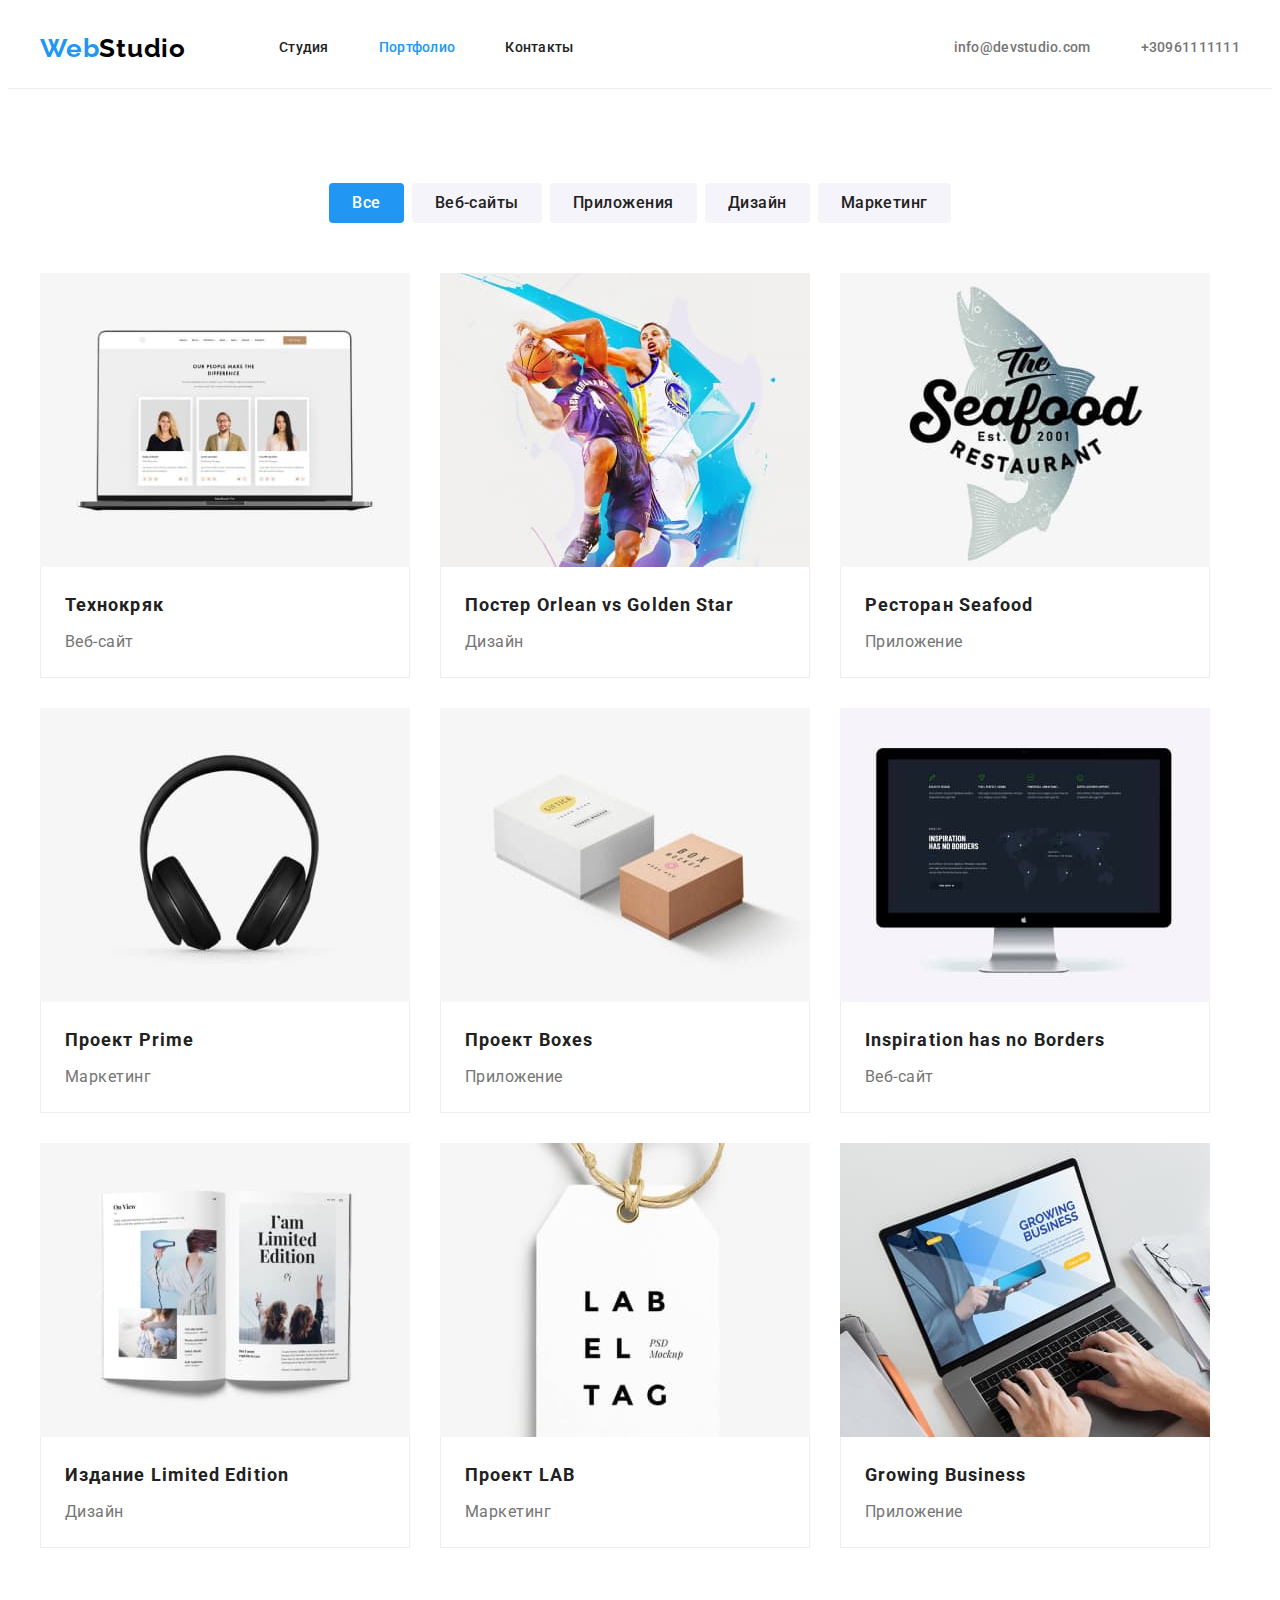
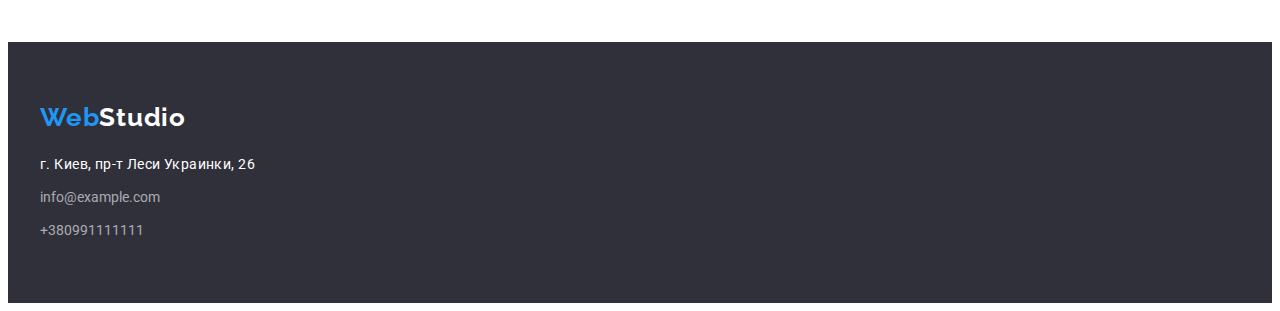
==== portfolio.html @ cf120418 "Добавляет стартовые файлы для ДЗ4" ====
<!DOCTYPE html>
<html lang="ru">
<head>
    <meta charset="UTF-8">
    <meta http-equiv="X-UA-Compatible" content="IE=edge">
    <meta name="viewport" content="width=device-width, initial-scale=1.0">
    <title>Homework-three</title>
    <link rel="preconnect" href="https://fonts.googleapis.com">
    <link rel="preconnect" href="https://fonts.gstatic.com" crossorigin>
    <link href="https://fonts.googleapis.com/css2?family=Raleway:wght@700&family=Roboto:wght@400;500;700&display=swap"
        rel="stylesheet">
    <link rel="stylesheet" href="./css/styles.css">
</head>

<body class="body">
  
    <!-- Шапка сайта-->
    <header class="header">
        <div class="container header-container">
            <nav class="nav">
                <a href="./index.html" class="header-nav-logo link"><span class="logo-accent">Web</span>Studio</a>
                <ul class="header-nav-list list">
                    <li class="header-nav-list-item"><a href="./index.html" class="header-nav-list-link link ">Студия</a></li>
                    <li class="header-nav-list-item"><a href="./portfolio.html" class="header-nav-list-link link current">Портфолио</a></li>
                    <li class="header-nav-list-item"><a href="" class="header-nav-list-link link">Контакты</a></li>
                </ul>
            </nav>

            <ul class="header-kontakts-list list">
                <li class="header-kontakts-list-item"><a href="" class="header-kontakts-list-mail link">info@devstudio.com</a></li>
                <li class="header-kontakts-list-item"><a href="tel:+30961111111" class="header-kontakts-list-tel link">+30961111111</a></li>
            </ul>
        </div>
    </header>
    
<main>

<!--Секция портфолио-->

    <section class="section portfolio-section">
        <div class="container portfolio-container">
            <ul class="list portfolio-filter">
                <li class="portfolio-filter-flex-element"><button type="button" class="button button-activ link">Все</button></li>
                <li class="portfolio-filter-flex-element"><button type="button" class="button secondary link">Веб-сайты</button></li>
                <li class="portfolio-filter-flex-element"><button type="button" class="button secondary link">Приложения</button></li>
                <li class="portfolio-filter-flex-element"><button type="button" class="button secondary link">Дизайн</button></li>
                <li class="portfolio-filter-flex-element"><button type="button" class="button secondary link">Маркетинг</button></li>     
            </ul>

            <h2 class="visually-hidden">Реализованные проекты</h2>

            <ul class="list projects-list projects-list-flex">
                <li class="projects-list-flex-element">
                    <a href="" class="link">
                        <img class="foto" src="./images/technokryak.jpg" alt="Фото веб-сайта" width="370">
                        <div class="projects-inscription">
                            <h3 class="title projects-title">Технокряк</h3>              
                            <p class="project-text">Веб-сайт</p>
                            <!--<p>Ресурс предлагает комплексные предложения с разным уровнем функционала и сервисов. Все это позволит посетителю получить
                            исчерпывающие сведения о компании или частном лице.</p>-->
                        </div>
                    </a>
                </li>

                <li class="projects-list-flex-element">
                    <a href="" class="link">
                        <img class="foto" src="./images/poster.jpg" alt="Фото постера" width="370">
                        <div class="projects-inscription">
                            <h3 class="title projects-title">Постер <span lang="en">Orlean vs Golden Star</span></h3>
                            <p class="project-text">Дизайн</p>
                            <!--<p>Ресурс предлагает комплексные предложения с разным уровнем функционала и сервисов. Все это позволит посетителю
                            получить исчерпывающие сведения о компании или частном лице.</p>-->
                        </div>
                    </a>
                </li>

                <li class="projects-list-flex-element">
                    <a href="" class="link">
                        <img class="foto" src="./images/seafood.jpg" alt="Фото логотипа ресторана" width="370">
                        <div class="projects-inscription">
                            <h3 class="title projects-title">Ресторан <span lang="en">Seafood</span></h3>
                            <p class="project-text">Приложение</p>
                            <!--<p>Ресурс предлагает комплексные предложения с разным уровнем функционала и сервисов. Все это позволит посетителю
                            получить исчерпывающие сведения о компании или частном лице.</p>-->
                        </div>
                    </a>
                </li>

                <li class="projects-list-flex-element">
                    <a href="" class="link">
                        <img class="foto" src="./images/prime.jpg" alt="Фото наушников" width="370">
                        <div class="projects-inscription">
                            <h3 class="title projects-title">Проект <span lang="en">Prime</span></h3>
                            <p class="project-text">Маркетинг</p>
                            <!--<p>Ресурс предлагает комплексные предложения с разным уровнем функционала и сервисов. Все это позволит посетителю
                            получить исчерпывающие сведения о компании или частном лице.</p>-->
                        </div>
                    </a>
                </li>

                <li class="projects-list-flex-element">
                    <a href="" class="link">
                        <img class="foto" src="./images/boxes.jpg" alt="Фото коробочек" width="370">
                        <div class="projects-inscription">
                            <h3 class="title projects-title">Проект <span lang="en">Boxes</span></h3>
                            <p class="project-text">Приложение</p>
                            <!--<p>Ресурс предлагает комплексные предложения с разным уровнем функционала и сервисов. Все это позволит посетителю
                            получить исчерпывающие сведения о компании или частном лице.</p>-->
                        </div>
                    </a>
                </li>

                <li class="projects-list-flex-element">
                    <a href="" class="link">
                        <img class="foto" src="./images/inspiration.jpg" alt="Фото сайта" width="370">
                        <div class="projects-inscription">
                            <h3 lang="en" class="title projects-title">Inspiration has no Borders</h3>
                            <p class="project-text">Веб-сайт</p>
                            <!--<p>Ресурс предлагает комплексные предложения с разным уровнем функционала и сервисов. Все это позволит посетителю
                            получить исчерпывающие сведения о компании или частном лице.</p>-->
                        </div>
                    </a>
                </li>

                <li class="projects-list-flex-element">
                    <a href="" class="link">
                        <img class="foto" src="./images/limited-edition.jpg" alt="Фото книги" width="370">
                        <div class="projects-inscription">
                            <h3 class="title projects-title">Издание <span lang="en">Limited Edition</span></h3>
                            <p class="project-text">Дизайн</p>
                            <!--<p>Ресурс предлагает комплексные предложения с разным уровнем функционала и сервисов. Все это позволит посетителю
                            получить исчерпывающие сведения о компании или частном лице.</p>-->
                        </div>
                    </a>
                </li>

                <li class="projects-list-flex-element">
                    <a href="" class="link">
                        <img class="foto" src="./images/lab.jpg" alt="Фото бирочки с названием" width="370">
                        <div class="projects-inscription">
                            <h3 class="title projects-title">Проект <span lang="en">LAB</span></h3>
                            <p class="project-text">Маркетинг</p>
                            <!--<p>Ресурс предлагает комплексные предложения с разным уровнем функционала и сервисов. Все это позволит посетителю
                            получить исчерпывающие сведения о компании или частном лице.</p>-->
                        </div>
                    </a>
                </li>

                <li class="projects-list-flex-element">
                    <a href="" class="link">
                    <img class="foto" src="./images/growing-busines.jpg" alt="На фото кисти рук на клавиатуре ноутбука" width="370">
                    <div class="projects-inscription">
                        <h3 lang="en" class="title projects-title">Growing Business</h3>
                        <p class="project-text">Приложение</p>
                        <!--<p>Ресурс предлагает комплексные предложения с разным уровнем функционала и сервисов. Все это позволит посетителю
                        получить исчерпывающие сведения о компании или частном лице.</p>-->
                    </div>
                    </a>
                </li>
            </ul>

        </div>
    </section>
</main>

<footer class="footer">
    <div class="container">
        
        <a href="./index.html" class="footer-logo link"><span class="logo-accent">Web</span>Studio</a>

        <address class="footer-address">
            <p class="footer-address-text">г. Киев, пр-т Леси Украинки, 26</p>

            <ul class="footer-address-list list">
                <li><a href="" class="footer-address-list-mail link">info@example.com</a></li>
                <li><a href="tel:+30961111111" class="footer-address-list-tel link">+380991111111</a></li>
            </ul>
        </address>
    </div>
</footer>

</body>
</html>
---- css/styles.css ----
:root {
    --accent-color: #2196F3;
    --primary-text-color: #757575;
    --primary-title-color: #212121;
    --primary-button-color: #fff;
    --primary-bg-color: #fff;
    --primary-dark-bg-color: #2F303A;
    --bg-color: #F5F4FA;
    --button-bg-color: #2196F3;
    --button-color-hover: #188CE8;
    --color-logo-black: #000000;
    --color-border: #ECECEC;
}

.body {
    background-color: var(--primary-bg-color);
    color: var(--primary-text-color);
    font-family: Roboto, sans-serif;
    font-size: 14px;
}

.list {
    list-style: none;
    margin: 0;
    padding: 0;
}

.link {
    text-decoration: none;
    color: var(--primary-title-color);
}

.container {
    margin-left: auto;
    margin-right: auto;
    width: 1200px;
    padding-left: 15px;
    padding-right: 15px;
}

    /*Section header*/

.header {
    border-bottom: 1px solid #ECECEC;
}

.header-container {
    display: flex;
    align-items: center;
}
    
    /*Logo*/

.header-nav-logo {
    color: var(--color-logo-black);
    font-family: Raleway, sans-serif;
    font-weight: 700;
    font-size: 26px;
    line-height: 1.19;
    letter-spacing: 0.03em;

    padding-top: 24px;
    padding-bottom: 24px;
}

.logo-accent {
    color: var(--accent-color);
}

.header-nav-logo:hover,
.header-nav-logo:focus {
    color: var(--accent-color);
}

    /*Navigate*/

.nav {
    display: flex;
    align-items: center;
}

.header-nav-list .link.current {
    color: var(--accent-color);
}

.header-nav-list .link:hover,
.header-nav-list .link:focus {
    color: var(--accent-color);
}

.header-nav-list {
    font-weight: 500;
    font-size: 14px;
    line-height: 1.14;
    letter-spacing: 0.02em;

    display: flex;
    margin-left: 93px;
}

.header-nav-list-item:not(:last-child) {
    margin-right: 50px;
}

.header-nav-list-link {
    display: block;
    padding-top: 32px;
    padding-bottom: 32px;
    letter-spacing: 0.02em;
}

/*Header-kontakts*/

.header-kontakts-list .link:hover,
.header-kontakts-list .link:focus {
    color: var(--accent-color);
}

.header-kontakts-list .link {
    color: var(--primary-text-color);
}

.header-kontakts-list {
    font-weight: 500;
    font-size: 14px;
    line-height: 1.14;
    letter-spacing: 0.02em;

    display: flex;
    margin-left: auto;
}

.header-kontakts-list-item:not(:last-child) {
    margin-right: 50px;
}

.header-kontakts-list-mail,
.header-kontakts-list-tel {
    display: inline-block;

    padding-top: 32px;
    padding-bottom: 32px;
}

/*Titles h2*/

.section-title {
    color: var(--primary-title-color);

    margin-top: 0;
    margin-bottom: 0;
}

/*Buttons*/

.button {
    color: var(--primary-title-color);
    background-color: var(--bg-color);
    font-family: inherit;
    cursor: pointer;

    display: inline-block;
    border: 1px solid transparent;
    border-radius: 4px;
    text-align: center;
}

.button.primary {
    color: var(--primary-button-color);
    background-color: var(--button-bg-color);
    letter-spacing: 0.06em;

    min-width: 200px;
    padding: 10px 32px;
}

.button.secondary {
    color: var(--primary-title-color);
    background-color: var(--bg-color);
    font-weight: 500;
    font-size: 16px;
    line-height: 1.62;
    letter-spacing: 0.03em;

    padding-top: 6px;
    padding-bottom: 6px;
    padding-left: 22px;
    padding-right: 22px;
}

.button.secondary:hover,
.button.secondary:focus {
    color: var(--primary-button-color);
    background-color: var(--button-color-hover);
}

.button-activ {
    color: var(--primary-button-color);
    background-color: var(--button-bg-color);
    font-weight: 500;
    font-size: 16px;
    line-height: 1.62;
    letter-spacing: 0.03em;
    
    padding-top: 6px;
    padding-bottom: 6px;
    padding-left: 22px;
    padding-right: 22px;
}

.button.button-activ:hover,
.button.button-activ:focus {
    color: var(--primary-button-color);
    background-color: var(--button-color-hover);
}

/*Section Hero*/

.hero-container {
    width: 696px;
    
}

.section-hero {
    background-color: var(--primary-dark-bg-color);
    
    text-align: center;

    padding-top: 200px;
    padding-bottom: 200px;
}

.overlay {
    max-width: 1600px;
    height: 600px;

    margin-left: auto;
    margin-right: auto;

    background-image: linear-gradient(
        to right, 
        rgba(47, 48, 58, 0.4),
        rgba(47, 48, 58, 0.4)
        ), 
        url(../images/bg-hero.jpg);
    
    background-size: cover;
    background-repeat: no-repeat;
    background-position: center;

}


.section-hero-title {
    color: var(--primary-button-color);
    font-weight: 900;
    font-size: 44px;
    line-height: 1.36;
    letter-spacing: 0.06em;
    text-transform: uppercase;

    margin-top: 0px;
    margin-bottom: 30px;
}

.section-hero-button {
    font-weight: 700;
    font-size: 16px;
    line-height: 1.88;
    align-items: center;
    letter-spacing: 0.06em;

    display: inline-block;
}

.section-hero-button:hover,
.section-hero-button:focus {
    color: var(--primary-button-color);
    background-color: var(--button-color-hover);
}

    /*Section Benefits*/

.visually-hidden {
    position: absolute;
    width: 1px;
    height: 1px;
    margin: -1px;
    border: 0;
    padding: 0;
    white-space: nowrap;
    clip-path: inset(100%);
    clip: rect(0 0 0 0);
    overflow: hidden;
}

.section-benefits {
    padding-top: 94px;
    padding-bottom: 94px;
}

.benefits-container {
    
}

.section-benefits-list {
    display: flex;
}

.section-benefits-list-item {
    flex-basis: 270px;
}



.section-benefits-list-item:not(:last-child) {
    margin-right: 30px;
}

.section-benefits-list-item::before {
    content: "";
    display: block;
    height: 120px;
    margin-bottom: 30px;
    padding-top: 25px;
    padding-bottom: 25px;
    padding-left: 100px;
    padding-right: 100px;

    background-color: var(--bg-color);
    background-repeat: no-repeat;
    background-position: center;
    
}

.icon-antenna::before {
    background-image: url(../images/antenna.svg);
}

.icon-clock::before {
    background-image: url(../images/clock.svg);
}

.icon-diagram::before {
    background-image: url(../images/diagram.svg);
}

.icon-astronaut::before {
    background-image: url(../images/astronaut.svg);
}


    /*Titles h3*/

.title {
    color: var(--primary-title-color);
    margin-top: 0px;
    margin-bottom: 10px;
}

.section-benefits-list-title {
    font-weight: 700;
    font-size: 14px;
    line-height: 1.14;
    letter-spacing: 0.03em;
    text-transform: uppercase;

    margin-top: 0;
    margin-bottom: 10px;
}

.section-benefits-list-text {
    font-weight: 400;
    font-size: 14px;
    line-height: 24px;
    letter-spacing: 0.03em;
}

.text {
    margin-top: 0;
    margin-bottom: 0;
}

    /*Section Services*/

.section-services {
    padding-bottom: 94px;
}

.services-container {
    
}

.section-services-title {
    font-weight: 700;
    font-size: 36px;
    line-height: 1.17;
    text-align: center;
    letter-spacing: 0.03em;

    margin-bottom: 50px;
}

.section-services-list {
    display: flex;
}

.section-services-list-item:not(:last-child) {
    margin-right: 30px;
}

/*Section Team*/

.section-team {
    background-color: var(--bg-color);

    padding-top: 94px;
    padding-bottom: 94px;
}

.team-container {
    
}

.team-image {
    background-color: var(--primary-bg-color);
}

.section-team-title {
    font-weight: 700;
    font-size: 36px;
    line-height: 1.17;
    text-align: center;
    letter-spacing: 0.03em;

    margin-top: 0px;
    margin-bottom: 50px;
}

.section-team-list {
    display: flex;
}

.section-team-list-item:not(:last-child) {
    margin-right: 30px;
}

.foto {
    display: block;
    max-width: 100%;
    height: auto;
}

.team-inscription {
    padding-top: 30px;
    padding-bottom: 30px;
}

.section-team-list-title {
    font-weight: 500;
    font-size: 16px;
    line-height: 1.19;
    text-align: center;
    letter-spacing: 0.03em;
}

.section-team-list-text {
    font-weight: 400;
    font-size: 16px;
    line-height: 1.19;
    text-align: center;
    letter-spacing: 0.03em;
}

/*Footer*/

.footer {
    background-color: var(--primary-dark-bg-color);

    padding-top: 60px;
    padding-bottom: 60px;
}

.footer-container {
    
}

.footer-logo {
    color: var(--primary-button-color);
    font-family: Raleway, sans-serif;
    font-weight: 700;
    font-size: 26px;
    line-height: 1.19;
    letter-spacing: 0.03em;

    display: inline-block;
    margin-bottom: 20px;
}

.logo-accent {
    color: var(--accent-color);
}

.footer-logo:hover,
.footer-logo:focus {
    color: var(--accent-color);
}

    /*Footer-kontakts*/

.footer-address-list .link:hover,
.footer-address-list .link:focus {
    color: var(--accent-color);
}

.footer-address-text {
    color: var(--primary-button-color);
    font-style: normal;
    font-size: 14px;
    line-height: 1.71;
    letter-spacing: 0.03em;

    margin-top: 0px;
    margin-bottom: 9px;
}

.footer-address-list-mail,
.footer-address-list-tel {
    color: rgba(255, 255, 255, 0.6);
    font-style: normal;
    font-weight: 400;
    font-size: 14px;
    line-height: 1.71;
}

.footer-address-list-mail {
    display: inline-block;
    margin-bottom: 9px;
}

    /*portfolio*/

.portfolio-section {
    padding-top: 94px;
    padding-bottom: 94px;
}

.portfolio-container {
    
}

.portfolio-filter {
    display: flex;
    margin-bottom: 50px;
    justify-content: center;
}

.portfolio-filter-flex-element:not(:last-child) {
    margin-right: 8px;
}

.projects-list-flex {
    display: flex;
    flex-wrap: wrap;
}

.projects-list-flex-element {
    width: 370px;
    margin-right: 30px;
    margin-bottom: 30px;
    
}

.projects-list-flex-element:nth-child(3n) {
    margin-right: 0px;
}

.projects-list-flex-element:nth-last-child(-n+3) {
    margin-bottom: 0px;
}

.projects-inscription {
    padding-top: 20px;
    padding-bottom: 20px;
    padding-left: 24px;
    padding-right: 24px;

    border-bottom: 1px solid #EEEEEE;
    border-left: 1px solid #EEEEEE;
    border-right: 1px solid #EEEEEE;
}

.projects-title {
    font-weight: 700;
    font-size: 18px;
    line-height: 36px;
    letter-spacing: 0.06em;

    margin-bottom: 4px;
}

.project-text{
    color: var(--primary-text-color);
    font-size: 16px;
    line-height: 30px;
    letter-spacing: 0.03em;

    margin-top: 0px;
    margin-bottom: 0px;  
}

Для размера заливочной картинки

background-size: ;
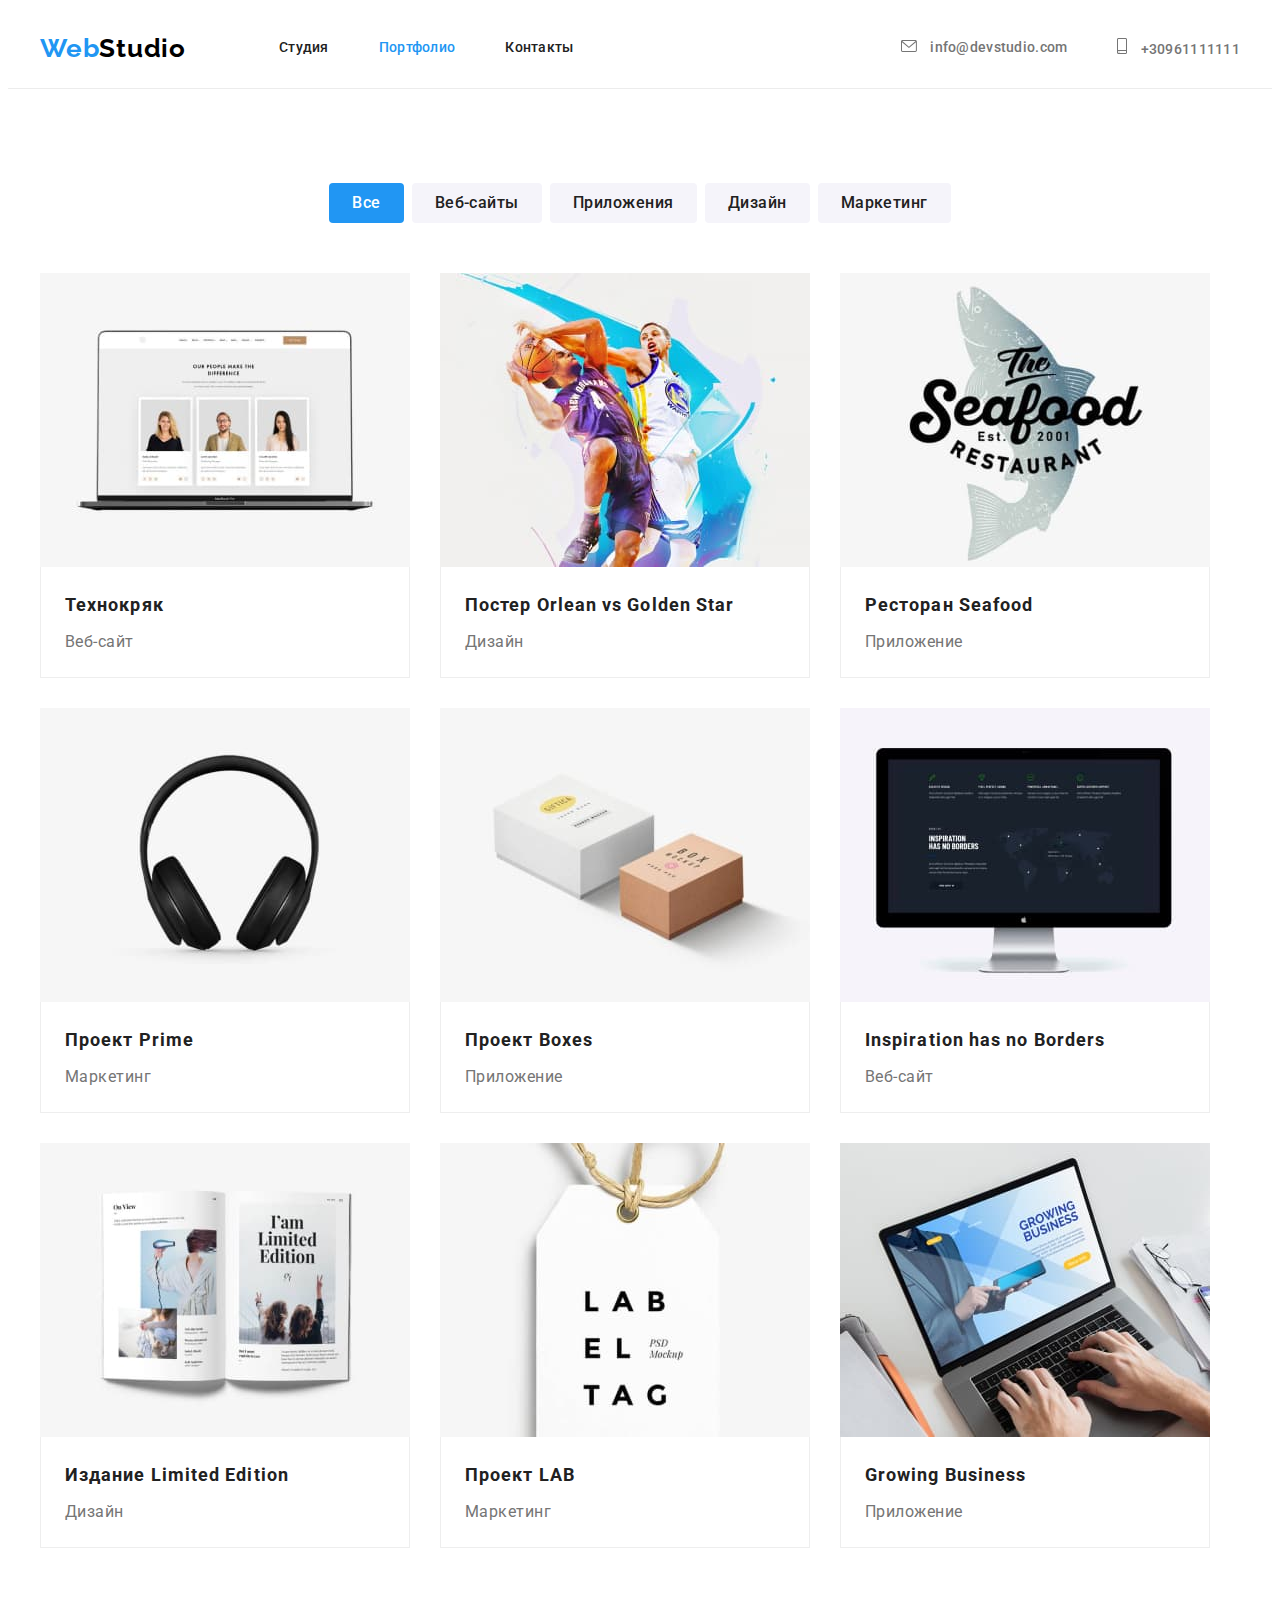
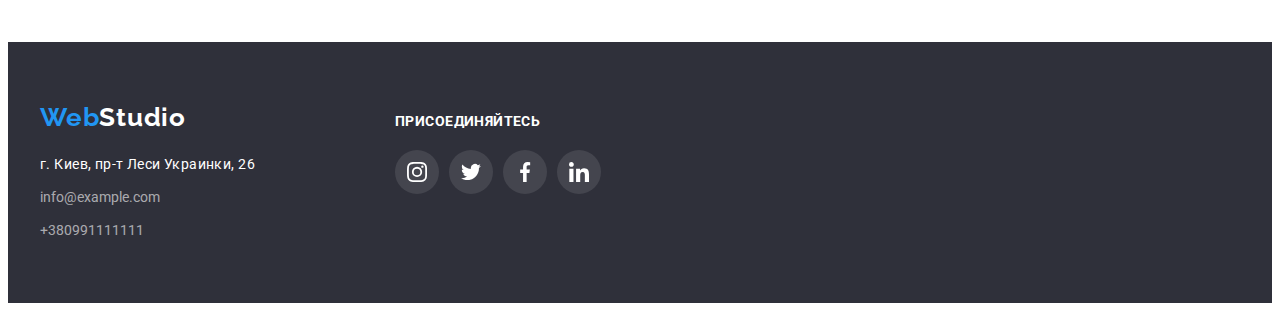
==== commit 95d7dc6a: "Добавляет тень на карточки в портфолио" ====
--- a/portfolio.html
+++ b/portfolio.html
@@ -4,17 +4,27 @@
     <meta charset="UTF-8">
     <meta http-equiv="X-UA-Compatible" content="IE=edge">
     <meta name="viewport" content="width=device-width, initial-scale=1.0">
-    <title>Homework-three</title>
+    <title>Homework-four</title>
+    <link 
+        rel="stylesheet" 
+        href="https://cdnjs.cloudflare.com/ajax/libs/modern-normalize/1.1.0/modern-normalize.min.css"
+        integrity="sha512-wpPYUAdjBVSE4KJnH1VR1HeZfpl1ub8YT/NKx4PuQ5NmX2tKuGu6U/JRp5y+Y8XG2tV+wKQpNHVUX03MfMFn9Q=="
+        crossorigin="anonymous" 
+        referrerpolicy="no-referrer" 
+    />
     <link rel="preconnect" href="https://fonts.googleapis.com">
     <link rel="preconnect" href="https://fonts.gstatic.com" crossorigin>
-    <link href="https://fonts.googleapis.com/css2?family=Raleway:wght@700&family=Roboto:wght@400;500;700&display=swap"
-        rel="stylesheet">
+    <link 
+        href="https://fonts.googleapis.com/css2?family=Raleway:wght@700&family=Roboto:wght@400;500;700&display=swap"
+        rel="stylesheet"
+        />
     <link rel="stylesheet" href="./css/styles.css">
 </head>
 
 <body class="body">
   
-    <!-- Шапка сайта-->
+    <!-- SITE HEADER -->
+
     <header class="header">
         <div class="container header-container">
             <nav class="nav">
@@ -27,8 +37,27 @@
             </nav>
 
             <ul class="header-kontakts-list list">
-                <li class="header-kontakts-list-item"><a href="" class="header-kontakts-list-mail link">info@devstudio.com</a></li>
-                <li class="header-kontakts-list-item"><a href="tel:+30961111111" class="header-kontakts-list-tel link">+30961111111</a></li>
+
+                <li class="header-kontakts-list-item">
+                    <a href="mailto:info@devstudio.com" class="header-kontakts-list-mail link">
+                        
+                        <svg class="icon icon-header-kontakts" width="16" height="12">
+                            <use href="./images/icons.svg#envelope"></use>
+                        </svg>
+                        
+                        info@devstudio.com</a>
+                </li>
+
+                <li class="header-kontakts-list-item">
+                    <a href="tel:+30961111111" class="header-kontakts-list-tel link">
+                        
+                        <svg class="icon icon-header-kontakts" width="10" height="16">
+                            <use href="./images/icons.svg#smartphone"></use>
+                        </svg>
+                        
+                        +30961111111</a>
+                    </li>
+
             </ul>
         </div>
     </header>
@@ -40,18 +69,23 @@
     <section class="section portfolio-section">
         <div class="container portfolio-container">
             <ul class="list portfolio-filter">
-                <li class="portfolio-filter-flex-element"><button type="button" class="button button-activ link">Все</button></li>
-                <li class="portfolio-filter-flex-element"><button type="button" class="button secondary link">Веб-сайты</button></li>
-                <li class="portfolio-filter-flex-element"><button type="button" class="button secondary link">Приложения</button></li>
-                <li class="portfolio-filter-flex-element"><button type="button" class="button secondary link">Дизайн</button></li>
-                <li class="portfolio-filter-flex-element"><button type="button" class="button secondary link">Маркетинг</button></li>     
+                <li class="portfolio-filter-flex-element">
+                    <button type="button" class="button button-activ link">Все</button></li>
+                <li class="portfolio-filter-flex-element">
+                    <button type="button" class="button secondary link">Веб-сайты</button></li>
+                <li class="portfolio-filter-flex-element">
+                    <button type="button" class="button secondary link">Приложения</button></li>
+                <li class="portfolio-filter-flex-element">
+                    <button type="button" class="button secondary link">Дизайн</button></li>
+                <li class="portfolio-filter-flex-element">
+                    <button type="button" class="button secondary link">Маркетинг</button></li>     
             </ul>
 
             <h2 class="visually-hidden">Реализованные проекты</h2>
 
             <ul class="list projects-list projects-list-flex">
                 <li class="projects-list-flex-element">
-                    <a href="" class="link">
+                    <a href="" class="link projects-shadow">
                         <img class="foto" src="./images/technokryak.jpg" alt="Фото веб-сайта" width="370">
                         <div class="projects-inscription">
                             <h3 class="title projects-title">Технокряк</h3>              
@@ -63,7 +97,7 @@
                 </li>
 
                 <li class="projects-list-flex-element">
-                    <a href="" class="link">
+                    <a href="" class="link projects-shadow">
                         <img class="foto" src="./images/poster.jpg" alt="Фото постера" width="370">
                         <div class="projects-inscription">
                             <h3 class="title projects-title">Постер <span lang="en">Orlean vs Golden Star</span></h3>
@@ -75,7 +109,7 @@
                 </li>
 
                 <li class="projects-list-flex-element">
-                    <a href="" class="link">
+                    <a href="" class="link projects-shadow">
                         <img class="foto" src="./images/seafood.jpg" alt="Фото логотипа ресторана" width="370">
                         <div class="projects-inscription">
                             <h3 class="title projects-title">Ресторан <span lang="en">Seafood</span></h3>
@@ -87,7 +121,7 @@
                 </li>
 
                 <li class="projects-list-flex-element">
-                    <a href="" class="link">
+                    <a href="" class="link projects-shadow">
                         <img class="foto" src="./images/prime.jpg" alt="Фото наушников" width="370">
                         <div class="projects-inscription">
                             <h3 class="title projects-title">Проект <span lang="en">Prime</span></h3>
@@ -99,7 +133,7 @@
                 </li>
 
                 <li class="projects-list-flex-element">
-                    <a href="" class="link">
+                    <a href="" class="link projects-shadow">
                         <img class="foto" src="./images/boxes.jpg" alt="Фото коробочек" width="370">
                         <div class="projects-inscription">
                             <h3 class="title projects-title">Проект <span lang="en">Boxes</span></h3>
@@ -111,7 +145,7 @@
                 </li>
 
                 <li class="projects-list-flex-element">
-                    <a href="" class="link">
+                    <a href="" class="link projects-shadow">
                         <img class="foto" src="./images/inspiration.jpg" alt="Фото сайта" width="370">
                         <div class="projects-inscription">
                             <h3 lang="en" class="title projects-title">Inspiration has no Borders</h3>
@@ -123,7 +157,7 @@
                 </li>
 
                 <li class="projects-list-flex-element">
-                    <a href="" class="link">
+                    <a href="" class="link projects-shadow">
                         <img class="foto" src="./images/limited-edition.jpg" alt="Фото книги" width="370">
                         <div class="projects-inscription">
                             <h3 class="title projects-title">Издание <span lang="en">Limited Edition</span></h3>
@@ -135,7 +169,7 @@
                 </li>
 
                 <li class="projects-list-flex-element">
-                    <a href="" class="link">
+                    <a href="" class="link projects-shadow">
                         <img class="foto" src="./images/lab.jpg" alt="Фото бирочки с названием" width="370">
                         <div class="projects-inscription">
                             <h3 class="title projects-title">Проект <span lang="en">LAB</span></h3>
@@ -147,7 +181,7 @@
                 </li>
 
                 <li class="projects-list-flex-element">
-                    <a href="" class="link">
+                    <a href="" class="link projects-shadow">
                     <img class="foto" src="./images/growing-busines.jpg" alt="На фото кисти рук на клавиатуре ноутбука" width="370">
                     <div class="projects-inscription">
                         <h3 lang="en" class="title projects-title">Growing Business</h3>
@@ -161,21 +195,68 @@
 
         </div>
     </section>
+
 </main>
 
 <footer class="footer">
-    <div class="container">
+
+    <div class="container footer-container">
+
+        <div class="footer-address">
         
-        <a href="./index.html" class="footer-logo link"><span class="logo-accent">Web</span>Studio</a>
-
-        <address class="footer-address">
-            <p class="footer-address-text">г. Киев, пр-т Леси Украинки, 26</p>
-
-            <ul class="footer-address-list list">
-                <li><a href="" class="footer-address-list-mail link">info@example.com</a></li>
-                <li><a href="tel:+30961111111" class="footer-address-list-tel link">+380991111111</a></li>
-            </ul>
-        </address>
+            <a href="./index.html" class="footer-logo link"><span class="logo-accent">Web</span>Studio</a>
+
+            <address class="footer-address">
+                <p class="footer-address-text text">г. Киев, пр-т Леси Украинки, 26</p>
+
+                <ul class="footer-address-list list">
+                    <li><a href="mailto:info@devstudio.com" class="footer-address-list-mail link">info@example.com</a></li>
+                    <li><a href="tel:+30961111111" class="footer-address-list-tel link">+380991111111</a></li>
+                </ul>
+            </address>
+        </div>
+
+        <div class="footer-icons">
+
+            <p class="text footer-text">ПРИСОЕДИНЯЙТЕСЬ</p>
+
+            <ul class="list list-icons">
+
+                <li class="footer-icons-flex-element">
+                    <a href="" class="link link-social">
+                        <svg class="icon icons-social footer-icons-social" width="20" height="20">
+                            <use href="./images/icons.svg#instagram"></use>
+                        </svg>
+                    </a>
+                </li>
+
+                <li class="footer-icons-flex-element">
+                    <a href="" class="link link-social">
+                        <svg class="icon footer-icons-social" width="20" height="20">
+                            <use href="./images/icons.svg#twitter"></use>
+                        </svg>
+                    </a>
+                </li>
+
+                <li class="footer-icons-flex-element">
+                    <a href="" class="link link-social">
+                        <svg class="icon icons-social footer-icons-social" width="20" height="20">
+                            <use href="./images/icons.svg#facebook"></use>
+                        </svg>
+                    </a>
+                </li>
+
+                <li class="footer-icons-flex-element">
+                    <a href="" class="link link-social">
+                        <svg class="icon icons-social footer-icons-social" width="20" height="20">
+                            <use href="./images/icons.svg#linkedin"></use>
+                        </svg>
+                    </a>
+                </li>
+            </ul>
+
+        </div>
+
     </div>
 </footer>
 
--- a/css/styles.css
+++ b/css/styles.css
@@ -10,6 +10,8 @@
     --button-color-hover: #188CE8;
     --color-logo-black: #000000;
     --color-border: #ECECEC;
+    --color-icon-primary:#AFB1B8;
+
 }
 
 .body {
@@ -38,6 +40,11 @@
     padding-right: 15px;
 }
 
+.icon {
+    fill: currentColor;
+}
+
+
     /*Section header*/
 
 .header {
@@ -127,6 +134,8 @@
     letter-spacing: 0.02em;
 
     display: flex;
+    justify-content: center;
+    align-items: center;
     margin-left: auto;
 }
 
@@ -136,10 +145,16 @@
 
 .header-kontakts-list-mail,
 .header-kontakts-list-tel {
-    display: inline-block;
+    display: flexbox;
+    justify-content: center;
+    align-items: center;
 
     padding-top: 32px;
     padding-bottom: 32px;
+}
+
+.icon-header-kontakts {
+    margin-right: 10px;
 }
 
 /*Titles h2*/
@@ -192,6 +207,8 @@
 .button.secondary:focus {
     color: var(--primary-button-color);
     background-color: var(--button-color-hover);
+
+    box-shadow: 0px 3px 1px rgba(0, 0, 0, 0.1), 0px 1px 2px rgba(0, 0, 0, 0.08), 0px 2px 2px rgba(0, 0, 0, 0.12);
 }
 
 .button-activ {
@@ -212,7 +229,11 @@
 .button.button-activ:focus {
     color: var(--primary-button-color);
     background-color: var(--button-color-hover);
-}
+
+    box-shadow: 0px 3px 1px rgba(0, 0, 0, 0.1), 0px 1px 2px rgba(0, 0, 0, 0.08), 0px 2px 2px rgba(0, 0, 0, 0.12);
+}
+
+
 
 /*Section Hero*/
 
@@ -309,44 +330,23 @@
 
 .section-benefits-list-item {
     flex-basis: 270px;
-}
-
-
+    
+}
 
 .section-benefits-list-item:not(:last-child) {
     margin-right: 30px;
 }
 
-.section-benefits-list-item::before {
-    content: "";
-    display: block;
+.benefits-icon {
+    display: flex;
+    justify-content: center;
+    align-items: center;
+
+    width: 270px;
     height: 120px;
     margin-bottom: 30px;
-    padding-top: 25px;
-    padding-bottom: 25px;
-    padding-left: 100px;
-    padding-right: 100px;
-
+    border-radius: 4px;
     background-color: var(--bg-color);
-    background-repeat: no-repeat;
-    background-position: center;
-    
-}
-
-.icon-antenna::before {
-    background-image: url(../images/antenna.svg);
-}
-
-.icon-clock::before {
-    background-image: url(../images/clock.svg);
-}
-
-.icon-diagram::before {
-    background-image: url(../images/diagram.svg);
-}
-
-.icon-astronaut::before {
-    background-image: url(../images/astronaut.svg);
 }
 
 
@@ -424,6 +424,9 @@
 
 .team-image {
     background-color: var(--primary-bg-color);
+    box-shadow: 0px 1px 3px rgba(0, 0, 0, 0.12), 0px 1px 1px rgba(0, 0, 0, 0.14), 0px 2px 1px rgba(0, 0, 0, 0.2);
+    border-radius: 0px 0px 4px 4px;
+    
 }
 
 .section-team-title {
@@ -470,7 +473,117 @@
     line-height: 1.19;
     text-align: center;
     letter-spacing: 0.03em;
-}
+
+    margin-bottom: 16px;
+}
+
+
+
+/*Список ссылок на соцсети*/
+
+.team-list-icons {
+    display: flex;
+    justify-content: center;
+    align-items: center;
+}
+
+.team-link-icons {
+    display: flex;
+    justify-content: center;
+    align-items: center;
+    cursor: pointer;
+    
+    width: 44px;
+    height: 44px;
+
+    border-radius: 50%;
+    background-color: var(--primary-bg-color);
+}
+
+.team-link-icons:not(:last-child) {
+    margin-right: 10px;
+}
+
+    
+.icons-social {
+    fill: var(--color-icon-primary);
+}
+
+.team-link-icons:hover,
+.team-link-icons:focus {
+    
+    background-color: var(--accent-color);
+    
+}
+
+.team-link-icons:hover .icon,
+.team-link-icons:focus .icon {
+    fill: var(--primary-button-color);
+}
+
+
+
+ 
+
+
+
+        /*CLIENTS*/
+
+.section-clients {
+    padding-top: 94px;
+    padding-bottom: 94px;
+}
+
+.section-title-clients {
+    font-weight: 700;
+    font-size: 36px;
+    line-height: 1.17;
+
+    text-align: center;
+    letter-spacing: 0.03em;
+
+    margin-bottom: 50px;
+}
+
+.list-clients {
+    display: flex;
+    justify-content: center;
+    align-items: center;
+    cursor: pointer;
+
+}
+
+.link-clients {
+    display: flex;
+    justify-content: center;
+    align-items: center;
+
+    width: 170px;
+    height: 92px;
+
+    border: 1px solid #AFB1B8;
+    border-radius: 4px;
+
+    margin-right: 30px;
+
+    color: var(--color-icon-primary);
+}
+
+.link-clients-not-margin {
+    margin-right: 0;
+}
+
+.link-clients:hover,
+.link-clients:focus {
+    border: 1px solid var(--accent-color);
+    color: var(--accent-color);
+}
+
+
+  
+  
+
+
 
 /*Footer*/
 
@@ -482,7 +595,8 @@
 }
 
 .footer-container {
-    
+    display: flex;
+    align-items: baseline;
 }
 
 .footer-logo {
@@ -538,7 +652,72 @@
     margin-bottom: 9px;
 }
 
-    /*portfolio*/
+
+.footer-icons-social {
+    fill: var(--primary-button-color);
+}
+
+
+
+.footer-address {
+    margin-right: 70px;
+}
+
+
+
+.footer-text {
+    font-weight: 700;
+    font-size: 14px;
+    line-height: 1.14;
+    letter-spacing: 0.03em;
+
+    text-transform: uppercase;
+
+    color: var(--primary-button-color);
+
+    margin-bottom: 20px;
+
+}
+
+.list-icons {
+    display: flex;
+    
+    align-items: center;
+
+
+}
+
+.footer-icons-flex-element:not(:last-child) {
+    margin-right: 10px;
+}
+
+.link-social {
+    display: flex;
+    justify-content: center;
+    align-items: center;
+    cursor: pointer;
+
+    width: 44px;
+    height: 44px;
+
+    color: var(--primary-button-color);
+    background-color: rgba(255, 255, 255, 0.1);
+    border-radius: 50%;
+
+    cursor: pointer;
+
+}
+
+.link-social:hover,
+.link-social:focus {
+    background-color:var(--accent-color);
+}
+
+
+
+
+
+    /*PORTFOLIO*/
 
 .portfolio-section {
     padding-top: 94px;
@@ -609,6 +788,12 @@
     margin-bottom: 0px;  
 }
 
-Для размера заливочной картинки
-
-background-size: ;+.projects-shadow {
+    display: block;
+}
+
+.projects-shadow:hover,
+.projects-shadow:focus {
+
+    box-shadow: 0px 1px 1px rgba(0, 0, 0, 0.12), 0px 4px 4px rgba(0, 0, 0, 0.06), 1px 4px 6px rgba(0, 0, 0, 0.16);
+}